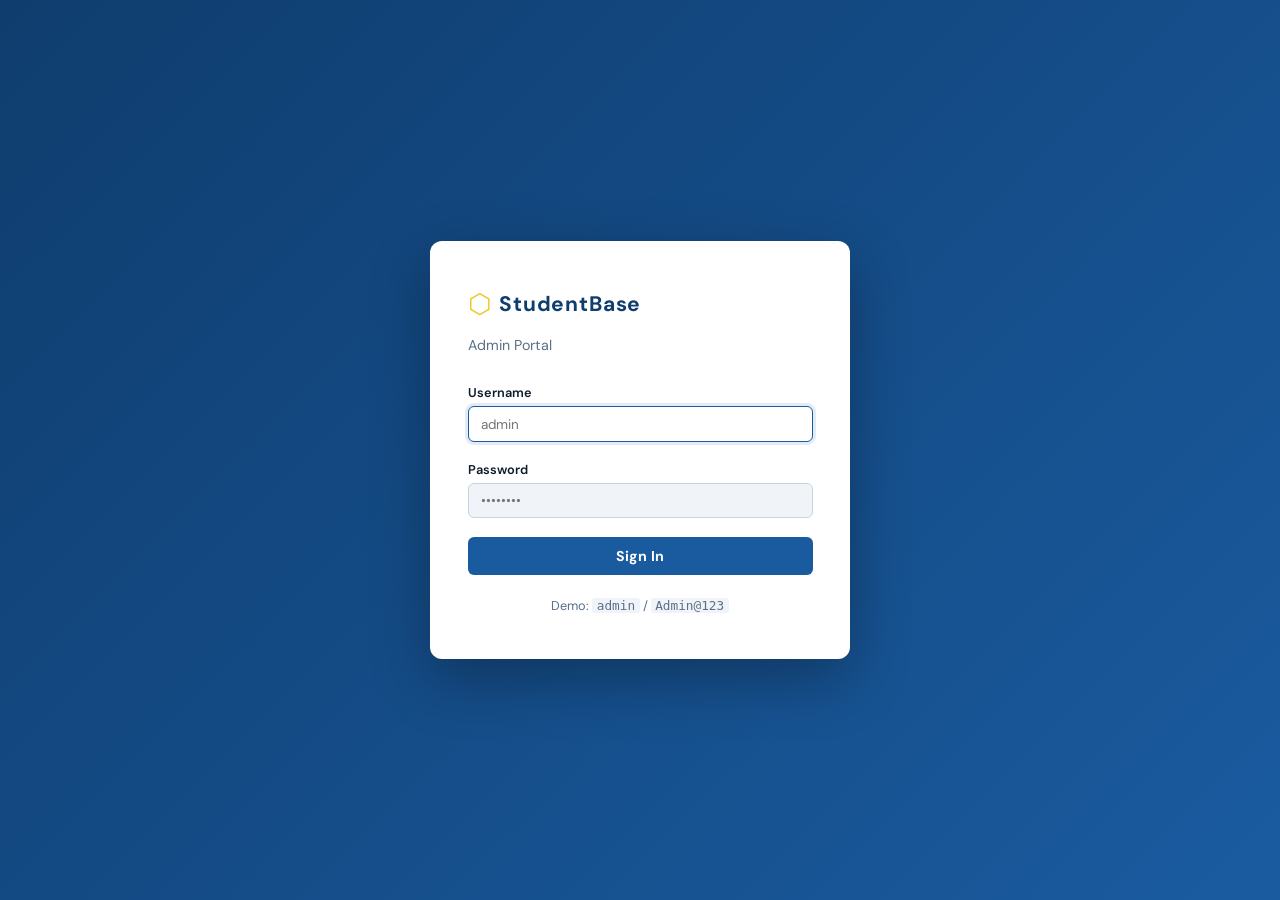
==== admin/login.html @ cab32045 "Move project files to repository root for Vercel" ====
<!DOCTYPE html>
<html lang="en">
<head>
  <meta charset="UTF-8">
  <meta name="viewport" content="width=device-width, initial-scale=1">
  <title>Admin Login — StudentBase</title>
  <link rel="preconnect" href="https://fonts.googleapis.com">
  <link href="https://fonts.googleapis.com/css2?family=DM+Sans:wght@400;500;600;700&display=swap" rel="stylesheet">
  <link rel="stylesheet" href="style.css">
</head>
<body class="login-body">
  <div class="login-wrap">
    <div class="login-card">
      <div class="login-brand">
        <span class="brand-icon">⬡</span>
        <span class="brand-name">StudentBase</span>
      </div>
      <p class="login-sub">Admin Portal</p>

      <form id="loginForm" class="login-form" onsubmit="handleLogin(event)">
        <div class="field">
          <label>Username</label>
          <input type="text" id="username" placeholder="admin" autocomplete="username" autofocus>
        </div>
        <div class="field">
          <label>Password</label>
          <input type="password" id="password" placeholder="••••••••" autocomplete="current-password">
        </div>
        <div id="loginError" class="login-error hidden"></div>
        <button type="submit" class="btn-primary btn-block" id="loginBtn">Sign In</button>
      </form>

      <p class="login-hint">Demo: <span class="ff-mono">admin</span> / <span class="ff-mono">Admin@123</span></p>
    </div>
  </div>

  <script>
    async function handleLogin(e) {
      e.preventDefault();
      const btn = document.getElementById('loginBtn');
      const err = document.getElementById('loginError');
      err.classList.add('hidden');

      const username = document.getElementById('username').value.trim();
      const password = document.getElementById('password').value;

      if (!username || !password) {
        err.textContent = 'Please enter username and password';
        err.classList.remove('hidden');
        return;
      }

      btn.disabled = true;
      btn.textContent = 'Signing in…';

      try {
        const res = await fetch('login.php', {
          method: 'POST',
          headers: { 'Content-Type': 'application/json' },
          body: JSON.stringify({ username, password })
        });
        const json = await res.json();
        if (!json.success) throw new Error(json.message);
        window.location.href = json.redirect;
      } catch (e) {
        err.textContent = e.message;
        err.classList.remove('hidden');
        btn.disabled = false;
        btn.textContent = 'Sign In';
      }
    }
  </script>
</body>
</html>
---- admin/style.css ----
*, *::before, *::after { box-sizing: border-box; margin: 0; padding: 0; }

:root {
  --bg:        #F0F4F8;
  --bg2:       #E3EBF3;
  --surface:   #FFFFFF;
  --border:    #C5D4E3;
  --text:      #0D1B2A;
  --text-muted:#5A7087;
  --accent:    #1A5BA0;
  --accent-dk: #0F3D6E;
  --accent-lt: #E8F0FA;
  --mid-blue:  #2E86C1;
  --gold:      #F4C430;
  --danger:    #C0392B;
  --danger-lt: #FDECEA;
  --radius:    6px;
  --shadow:    0 2px 12px rgba(13,27,42,.09);
  --ff-body:   'DM Sans', sans-serif;
  --ff-mono:   'DM Mono', monospace;
}

html { font-size: 15px; }
body { background: var(--bg); color: var(--text); font-family: var(--ff-body); min-height: 100vh; display: flex; flex-direction: column; }

/* HEADER */
.site-header {
  background: var(--accent-dk);
  color: #fff;
  position: sticky;
  top: 0;
  z-index: 100;
  border-bottom: 4px solid var(--gold);
}
.header-inner {
  max-width: 1200px;
  margin: auto;
  padding: 0 2rem;
  height: 60px;
  display: flex;
  align-items: center;
  justify-content: space-between;
}
.brand { display: flex; align-items: center; gap: .65rem; }
.brand-icon { font-size: 1.5rem; color: var(--gold); }
.brand-name { font-size: 1.2rem; font-weight: 700; letter-spacing: .04em; }
.brand-tag { font-size: 0.65rem; opacity: .8; margin-left: .4rem; }
.header-nav { display: flex; align-items: center; gap: .75rem; }
.header-divider { width: 1px; height: 24px; background: rgba(255,255,255,.2); }
.admin-name { font-size: .9rem; opacity: .9; }
.nav-btn {
  background: transparent;
  border: 1.5px solid rgba(255,255,255,.3);
  color: rgba(255,255,255,.85);
  padding: .4rem 1.1rem;
  border-radius: var(--radius);
  cursor: pointer;
  font-family: var(--ff-body);
  font-size: .85rem;
  font-weight: 500;
  transition: all .15s;
}
.nav-btn:hover, .nav-btn.active { background: var(--gold); border-color: var(--gold); color: var(--accent-dk); font-weight: 700; }
.nav-btn-logout { border-color: rgba(255,255,255,.2); }

/* MAIN */
.main-content { flex: 1; max-width: 1200px; margin: 0 auto; width: 100%; padding: 2rem; }
.view { display: none; animation: fadeUp .25s ease; }
.view.active { display: block; }
@keyframes fadeUp { from { opacity:0; transform:translateY(10px); } to { opacity:1; transform:translateY(0); } }

/* SECTION HEADER */
.section-header { display: flex; align-items: flex-start; justify-content: space-between; gap: 1.5rem; margin-bottom: 1.75rem; flex-wrap: wrap; }
.section-title { font-size: 1.9rem; font-weight: 700; color: var(--accent-dk); line-height: 1.15; }
.section-sub { color: var(--text-muted); margin-top: .25rem; font-size: .9rem; }

/* SEARCH */
.search-wrap { position: relative; }
.search-wrap input { padding: .55rem 1rem .55rem 2.2rem; border: 1.5px solid var(--border); border-radius: var(--radius); font-family: var(--ff-body); font-size: .9rem; background: var(--surface); width: 260px; outline: none; transition: border-color .15s; }
.search-wrap input:focus { border-color: var(--accent); }
.search-icon { position: absolute; left: .65rem; top: 50%; transform: translateY(-50%); color: var(--text-muted); font-size: 1.1rem; pointer-events: none; }

/* TABLE */
.table-wrap { background: var(--surface); border: 1.5px solid var(--border); border-radius: var(--radius); overflow-x: auto; box-shadow: var(--shadow); }
table { width: 100%; border-collapse: collapse; font-size: .875rem; }
thead { background: linear-gradient(135deg, var(--accent-dk) 0%, var(--accent) 100%); }
th { padding: .8rem 1rem; text-align: left; font-weight: 600; letter-spacing: .05em; text-transform: uppercase; font-size: .72rem; color: rgba(255,255,255,.9); white-space: nowrap; }
td { padding: .75rem 1rem; border-bottom: 1px solid var(--border); vertical-align: middle; }
tr:last-child td { border-bottom: none; }
tr:hover td { background: var(--accent-lt); }

.id-cell { font-family: var(--ff-mono); font-size: .8rem; color: var(--text-muted); }
.name-cell { font-weight: 600; color: var(--accent-dk); }

/* BADGE */
.badge { display: inline-block; padding: .2rem .65rem; border-radius: 100px; font-size: .72rem; font-weight: 700; letter-spacing: .04em; text-transform: uppercase; }
.badge-active { background: #D4EDDA; color: #155724; }
.badge-inactive { background: #E2E3E5; color: #383d41; }
.badge-graduated { background: #CCE5FF; color: #004085; }
.badge-suspended { background: var(--danger-lt); color: var(--danger); }
.badge-admin { background: var(--gold); color: var(--accent-dk); font-size: .65rem; padding: .15rem .4rem; border-radius: 3px; margin-left: .3rem; font-weight: 700; }

/* ACTION BUTTONS */
.action-btns { display: flex; gap: .4rem; }
.btn-edit, .btn-del { border: none; padding: .3rem .7rem; border-radius: var(--radius); font-size: .78rem; font-weight: 600; cursor: pointer; transition: all .12s; font-family: var(--ff-body); }
.btn-edit { background: var(--accent-lt); color: var(--accent); }
.btn-edit:hover { background: var(--accent); color: #fff; }
.btn-del { background: var(--danger-lt); color: var(--danger); }
.btn-del:hover { background: var(--danger); color: #fff; }

/* EMPTY STATE */
.empty-state { text-align: center; padding: 4rem 2rem; color: var(--text-muted); }
.empty-icon { font-size: 3rem; display: block; margin-bottom: .75rem; opacity: .4; }
.hidden { display: none !important; }

/* PAGINATION */
.pagination { display: flex; gap: .4rem; justify-content: flex-end; margin-top: 1rem; }
.pg-btn { width: 34px; height: 34px; display: flex; align-items: center; justify-content: center; border: 1.5px solid var(--border); border-radius: var(--radius); background: var(--surface); cursor: pointer; font-size: .85rem; transition: all .12s; }
.pg-btn:hover, .pg-btn.active { background: var(--accent); border-color: var(--accent); color: #fff; }

/* FORM */
.student-form { background: var(--surface); border: 1.5px solid var(--border); border-radius: var(--radius); box-shadow: var(--shadow); padding: 2rem; }
.form-grid { display: grid; grid-template-columns: 1fr 1fr; gap: 2rem; }
.form-section { display: flex; flex-direction: column; gap: 1.1rem; }
.full-span { grid-column: 1 / -1; }
.form-section-title { font-size: .72rem; text-transform: uppercase; letter-spacing: .1em; font-weight: 700; color: var(--accent); padding-bottom: .5rem; border-bottom: 2px solid var(--accent-lt); }

.field { display: flex; flex-direction: column; gap: .35rem; }
.field label { font-size: .85rem; font-weight: 600; color: var(--text); }
.req { color: var(--mid-blue); }

.field input, .field select, .field textarea {
  padding: .55rem .85rem;
  border: 1.5px solid var(--border);
  border-radius: var(--radius);
  font-family: var(--ff-body);
  font-size: .9rem;
  background: var(--bg);
  color: var(--text);
  outline: none;
  transition: border-color .15s, background .15s, box-shadow .15s;
  width: 100%;
}
.field input:focus, .field select:focus, .field textarea:focus { border-color: var(--accent); background: var(--surface); box-shadow: 0 0 0 3px rgba(26,91,160,.12); }
.field input.error, .field select.error, .field textarea.error { border-color: var(--danger); background: var(--danger-lt); }
.field textarea { resize: vertical; }
.field-error { font-size: .78rem; color: var(--danger); min-height: 1em; }

.field-row { display: grid; grid-template-columns: 1fr 1fr; gap: 1rem; }
.three-col { grid-template-columns: 1fr 1fr 1fr; }

/* FORM ACTIONS */
.form-actions { display: flex; justify-content: flex-end; gap: .75rem; margin-top: 2rem; padding-top: 1.5rem; border-top: 1.5px solid var(--border); }
.btn-primary { padding: .65rem 2rem; background: var(--accent); color: #fff; border: none; border-radius: var(--radius); font-family: var(--ff-body); font-size: .95rem; font-weight: 700; cursor: pointer; transition: background .15s, transform .1s; letter-spacing: .02em; }
.btn-primary:hover { background: var(--accent-dk); }
.btn-primary:active { transform: scale(.98); }
.btn-primary:disabled { opacity: .6; cursor: not-allowed; }
.btn-block { width: 100%; }

.btn-ghost { padding: .6rem 1.4rem; background: transparent; color: var(--text-muted); border: 1.5px solid var(--border); border-radius: var(--radius); font-family: var(--ff-body); font-size: .9rem; cursor: pointer; transition: all .15s; }
.btn-ghost:hover { border-color: var(--accent); color: var(--accent); }

.form-msg { margin-top: 1rem; padding: .75rem 1rem; border-radius: var(--radius); font-size: .9rem; font-weight: 500; }
.form-msg.success { background: var(--accent-lt); color: var(--accent); border: 1px solid var(--accent); }
.form-msg.error { background: var(--danger-lt); color: var(--danger); border: 1px solid var(--danger); }

/* MODAL */
.modal-overlay { position: fixed; inset: 0; background: rgba(13,27,42,.55); display: flex; align-items: center; justify-content: center; z-index: 999; animation: fadeIn .15s ease; }
@keyframes fadeIn { from { opacity:0; } to { opacity:1; } }
.modal-box { background: var(--surface); border-radius: calc(var(--radius) * 2); padding: 2rem; width: 420px; max-width: 90vw; box-shadow: 0 20px 60px rgba(0,0,0,.2); border-top: 4px solid var(--accent); }
.modal-box h2 { font-size: 1.4rem; font-weight: 700; margin-bottom: .5rem; color: var(--accent-dk); }
.modal-box p { color: var(--text-muted); font-size: .9rem; margin-bottom: 1.5rem; }
.modal-actions { display: flex; gap: .75rem; justify-content: flex-end; }
.btn-danger { padding: .6rem 1.4rem; background: var(--danger); color: #fff; border: none; border-radius: var(--radius); font-family: var(--ff-body); font-weight: 700; cursor: pointer; transition: background .12s; }
.btn-danger:hover { background: #a93226; }

/* LOGIN PAGE */
.login-body { background: linear-gradient(135deg, var(--accent-dk) 0%, var(--accent) 100%); display: flex; align-items: center; justify-content: center; }
.login-wrap { width: 100%; padding: 2rem; }
.login-card { background: var(--surface); border-radius: 12px; padding: 3rem 2.5rem; width: 100%; max-width: 420px; margin: 0 auto; box-shadow: 0 20px 60px rgba(0,0,0,.3); }
.login-brand { display: flex; align-items: center; gap: .5rem; margin-bottom: 1rem; }
.login-brand .brand-icon { font-size: 1.8rem; color: var(--gold); }
.login-brand .brand-name { font-size: 1.4rem; font-weight: 700; color: var(--accent-dk); }
.login-sub { color: var(--text-muted); font-size: .95rem; margin-bottom: 2rem; }
.login-form { display: flex; flex-direction: column; gap: 1.25rem; }
.login-error { background: var(--danger-lt); color: var(--danger); padding: .75rem; border-radius: var(--radius); font-size: .9rem; border: 1px solid var(--danger); }
.login-hint { text-align: center; color: var(--text-muted); font-size: .85rem; margin-top: 1.5rem; }
.ff-mono { font-family: var(--ff-mono); background: var(--bg); padding: 0 .3rem; border-radius: 3px; }

/* FOOTER */
.site-footer { text-align: center; padding: 1.25rem; font-size: .8rem; color: #fff; background: var(--accent-dk); border-top: 3px solid var(--gold); margin-top: auto; }

/* RESPONSIVE */
@media (max-width: 800px) {
  .form-grid { grid-template-columns: 1fr; }
  .field-row { grid-template-columns: 1fr; }
  .header-nav { gap: .5rem; font-size: .85rem; }
  .admin-name { display: none; }
}
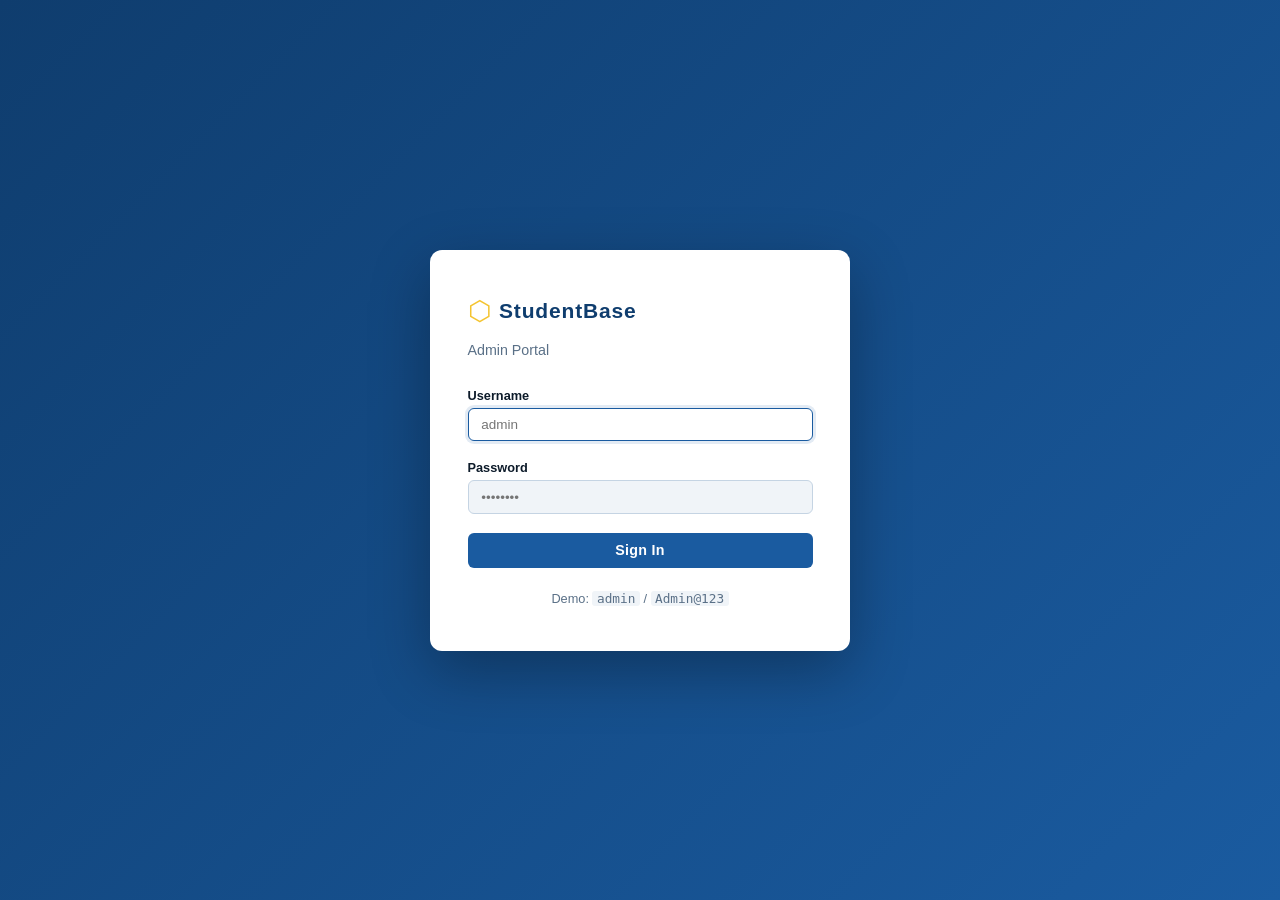
==== commit edc8b408: "added new line of code" ====
--- a/admin/login.html
+++ b/admin/login.html
@@ -1,6 +1,7 @@
 <!DOCTYPE html>
 <html lang="en">
 <head>
+  <meta http-equiv="Content-Security-Policy" content="default-src 'self'; script-src 'self' 'unsafe-inline'; style-src 'self' 'unsafe-inline'; font-src 'self' https://fonts.googleapis.com https://fonts.gstatic.com;">
   <meta charset="UTF-8">
   <meta name="viewport" content="width=device-width, initial-scale=1">
   <title>Admin Login — StudentBase</title>
